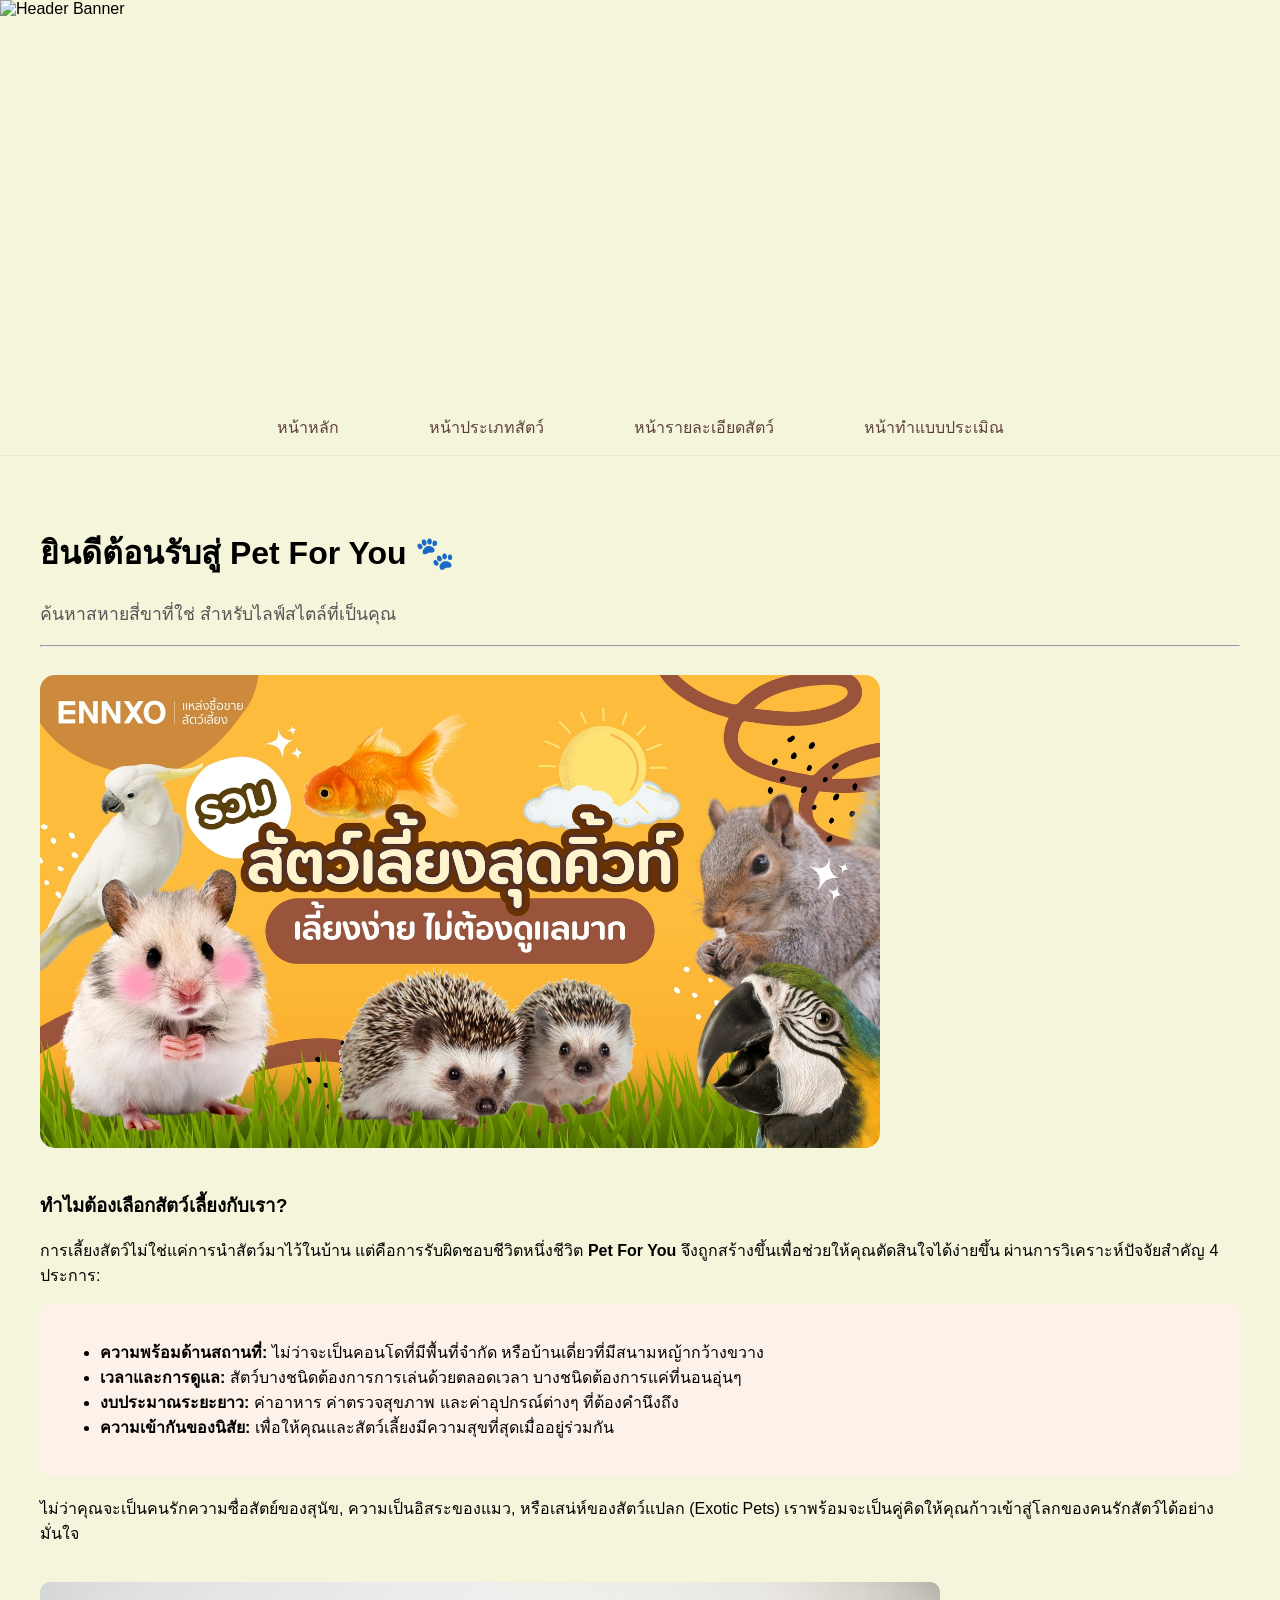
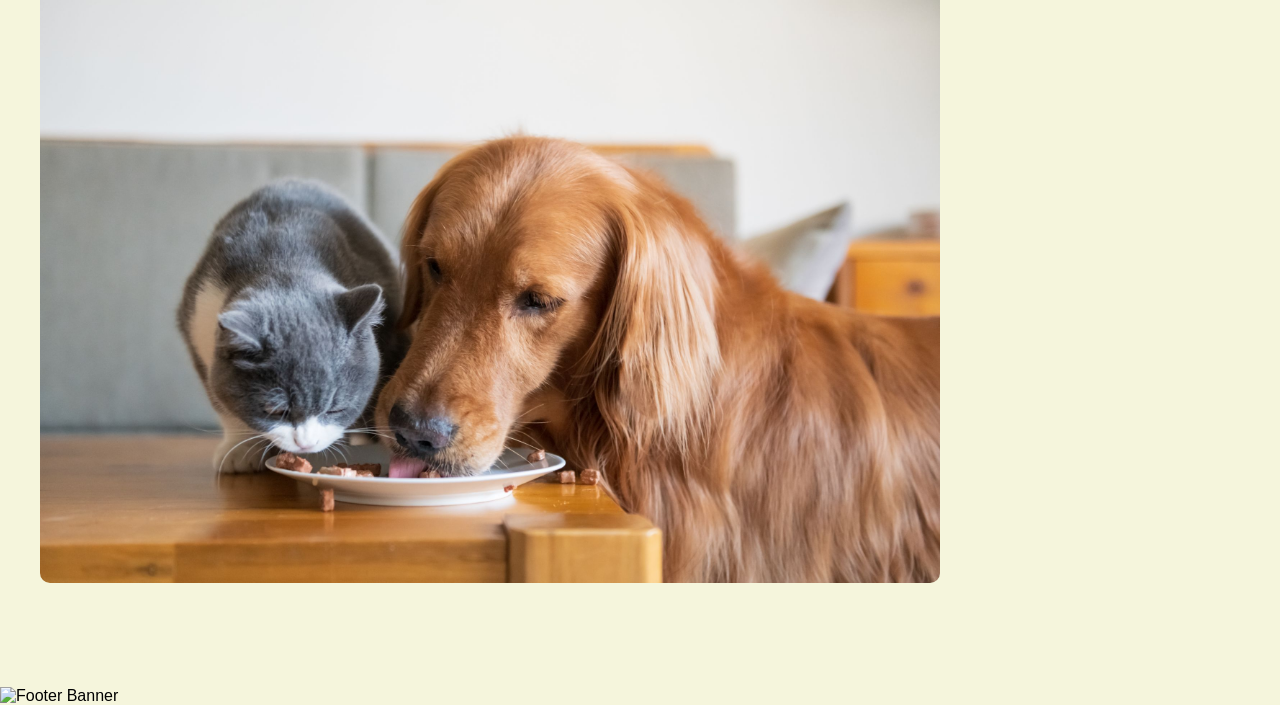
==== index.html @ 4bd044c9 "Add files via upload" ====
<!DOCTYPE html>
<html lang="en">
<head>
    <meta charset="UTF-8">
    <meta name="viewport" content="width=device-width, initial-scale=1.0">
    <title>Pet For You - หน้าหลัก</title>
    <link rel="stylesheet" type="text/css" href="styles.css">
</head>
<body>
    <div class="banner">
        <img src="banner1.png" alt="Header Banner" width="100%">
    </div>

    <div class="content">
        <div class="menu">
            <ul>
                <li><a href="index.html">หน้าหลัก</a></li>
                <li><a href="p1.html">หน้าประเภทสัตว์</a></li> 
                <li><a href="p2.html">หน้ารายละเอียดสัตว์</a></li>
                <li><a href="p3.html">หน้าทำแบบประเมิณ</a></li>
            </ul>
        </div>

        <div class="main-text">
            <h1>ยินดีต้อนรับสู่ Pet For You 🐾</h1>
            <p style="font-size: 1.1em; color: #555;">ค้นหาสหายสี่ขาที่ใช่ สำหรับไลฟ์สไตล์ที่เป็นคุณ</p>
            <hr>
            
            <img src="home_hero.jpg" alt="Pets Home" width="70%" style="border-radius: 15px; margin: 20px 0;">

            <h3>ทำไมต้องเลือกสัตว์เลี้ยงกับเรา?</h3>
            <p>
                การเลี้ยงสัตว์ไม่ใช่แค่การนำสัตว์มาไว้ในบ้าน แต่คือการรับผิดชอบชีวิตหนึ่งชีวิต <strong>Pet For You</strong> 
                จึงถูกสร้างขึ้นเพื่อช่วยให้คุณตัดสินใจได้ง่ายขึ้น ผ่านการวิเคราะห์ปัจจัยสำคัญ 4 ประการ:
            </p>

            <div style="background-color: #fdf2e9; padding: 20px; border-radius: 10px; margin-bottom: 20px;">
                <ul>
                    <li><strong>ความพร้อมด้านสถานที่:</strong> ไม่ว่าจะเป็นคอนโดที่มีพื้นที่จำกัด หรือบ้านเดี่ยวที่มีสนามหญ้ากว้างขวาง</li>
                    <li><strong>เวลาและการดูแล:</strong> สัตว์บางชนิดต้องการการเล่นด้วยตลอดเวลา บางชนิดต้องการแค่ที่นอนอุ่นๆ</li>
                    <li><strong>งบประมาณระยะยาว:</strong> ค่าอาหาร ค่าตรวจสุขภาพ และค่าอุปกรณ์ต่างๆ ที่ต้องคำนึงถึง</li>
                    <li><strong>ความเข้ากันของนิสัย:</strong> เพื่อให้คุณและสัตว์เลี้ยงมีความสุขที่สุดเมื่ออยู่ร่วมกัน</li>
                </ul>
            </div>

            <p>
                ไม่ว่าคุณจะเป็นคนรักความซื่อสัตย์ของสุนัข, ความเป็นอิสระของแมว, หรือเสน่ห์ของสัตว์แปลก (Exotic Pets) 
                เราพร้อมจะเป็นคู่คิดให้คุณก้าวเข้าสู่โลกของคนรักสัตว์ได้อย่างมั่นใจ
            </p>
            
            <img src="pet_care_info.jpg" alt="Pet Care" width="75%" style="border-radius: 10px; margin-top: 20px;">
        </div>
    </div>

    <div class="footer">
        <img src="banner2.png" alt="Footer Banner" width="100%">
    </div>
</body>
</html>
---- styles.css ----
body {
    margin: 0;
    padding: 0;
    font-family: 'Kanit', sans-serif;
    background-color: #F5F5DC; 
}


.banner {
    width: 100%;
    overflow: hidden;
}

.banner img {
    display: block;
    width: 100%;
    height: 400px;
    object-fit: cover;
    object-position: center;
}


.menu {
    position: sticky;
    top: 0;
    z-index: 1000;
    width: 100%; 
    background: rgba(245, 245, 220, 0.8); 
    backdrop-filter: blur(15px);
    border-bottom: 1px solid rgba(0, 0, 0, 0.05);
}

.menu ul {
    list-style: none;
    margin: 0;
    padding: 15px 0;
    display: flex;
    justify-content: center;
}

.menu li {
    margin: 0 20px;
}

.menu a {
    text-decoration: none;
    color: #5D4037;
    font-weight: 500;
    padding: 10px 25px;
    border-radius: 25px; 
    transition: 0.3s;
}

.menu a:hover {
    background: #D2B48C; 
    color: white;
}

.content {
    width: 100%; 
    min-height: 80vh;
}

.main-text {
    max-width: 1200px; 
    margin: 0 auto;
    padding: 50px 20px;
}


.footer {
    width: 100%;
    margin-top: 50px;
}

.footer img {
    width: 100%;
    display: block;
    height: auto; 
}
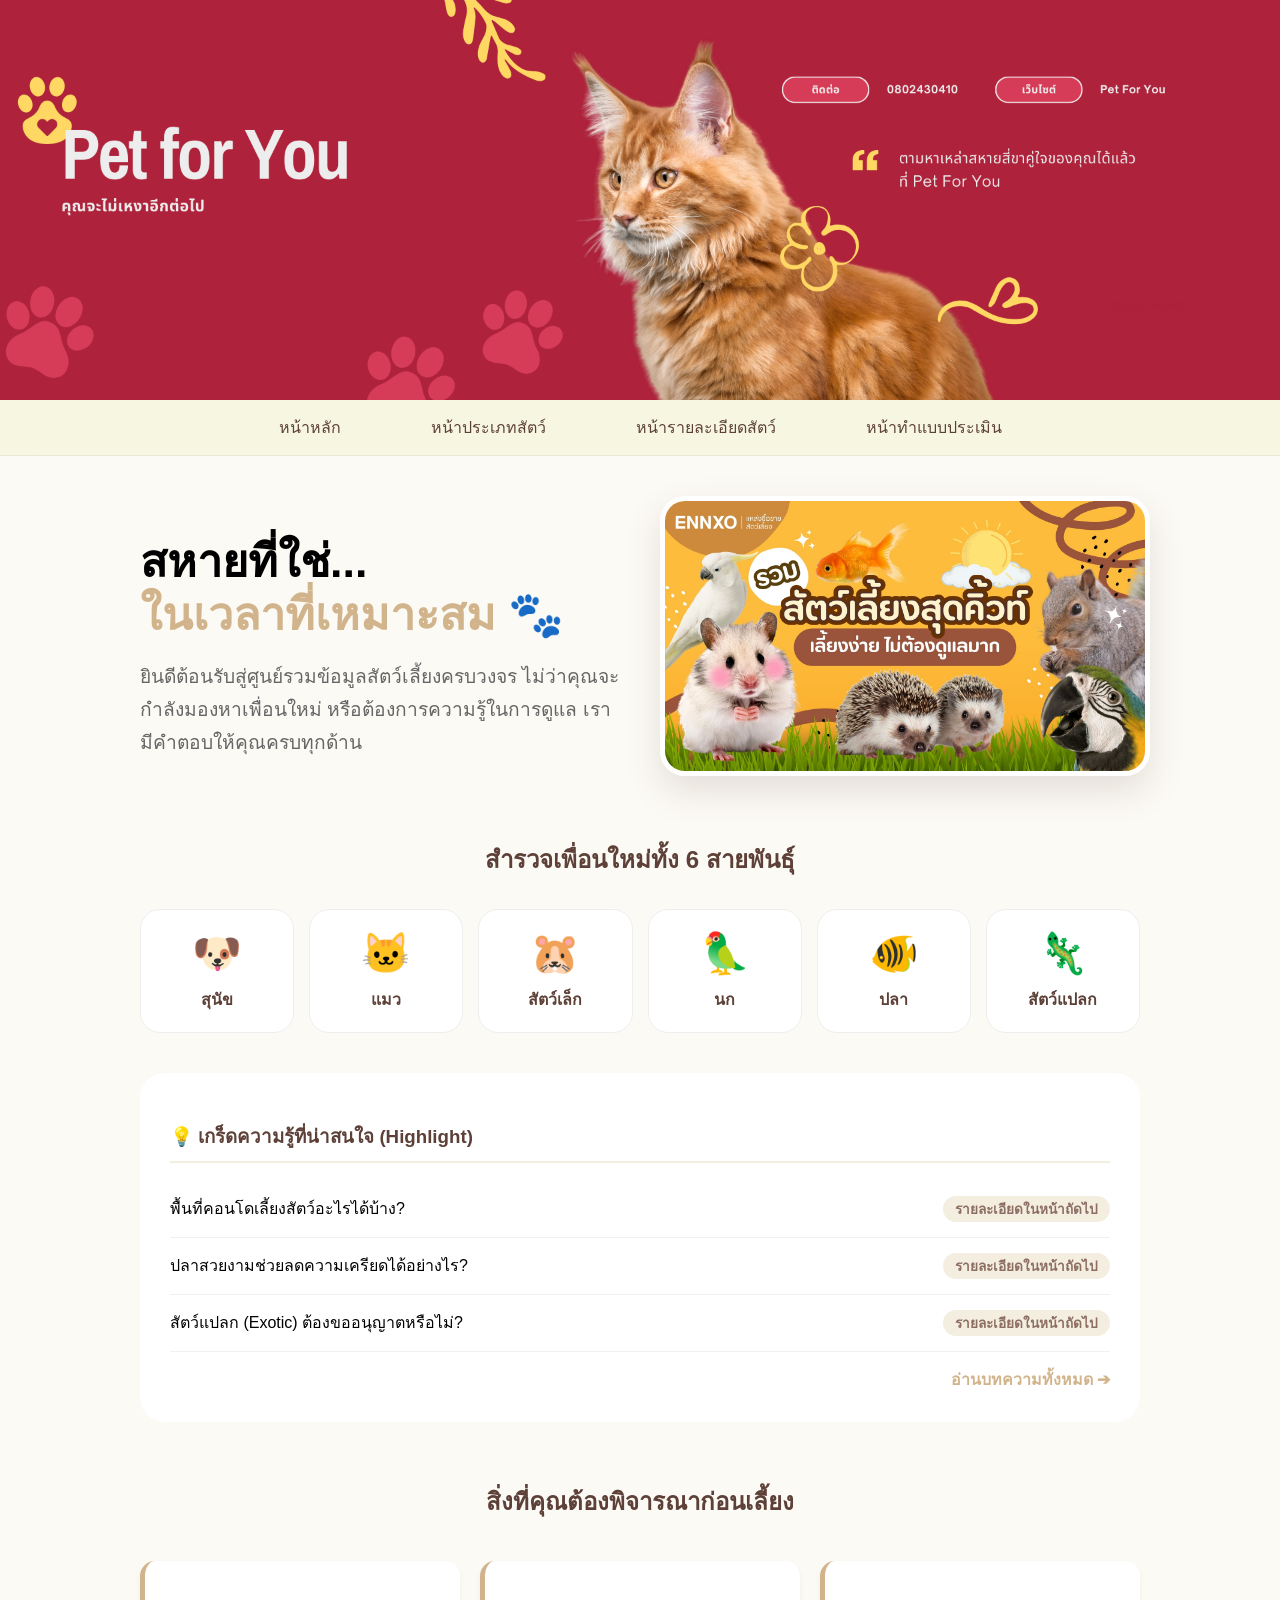
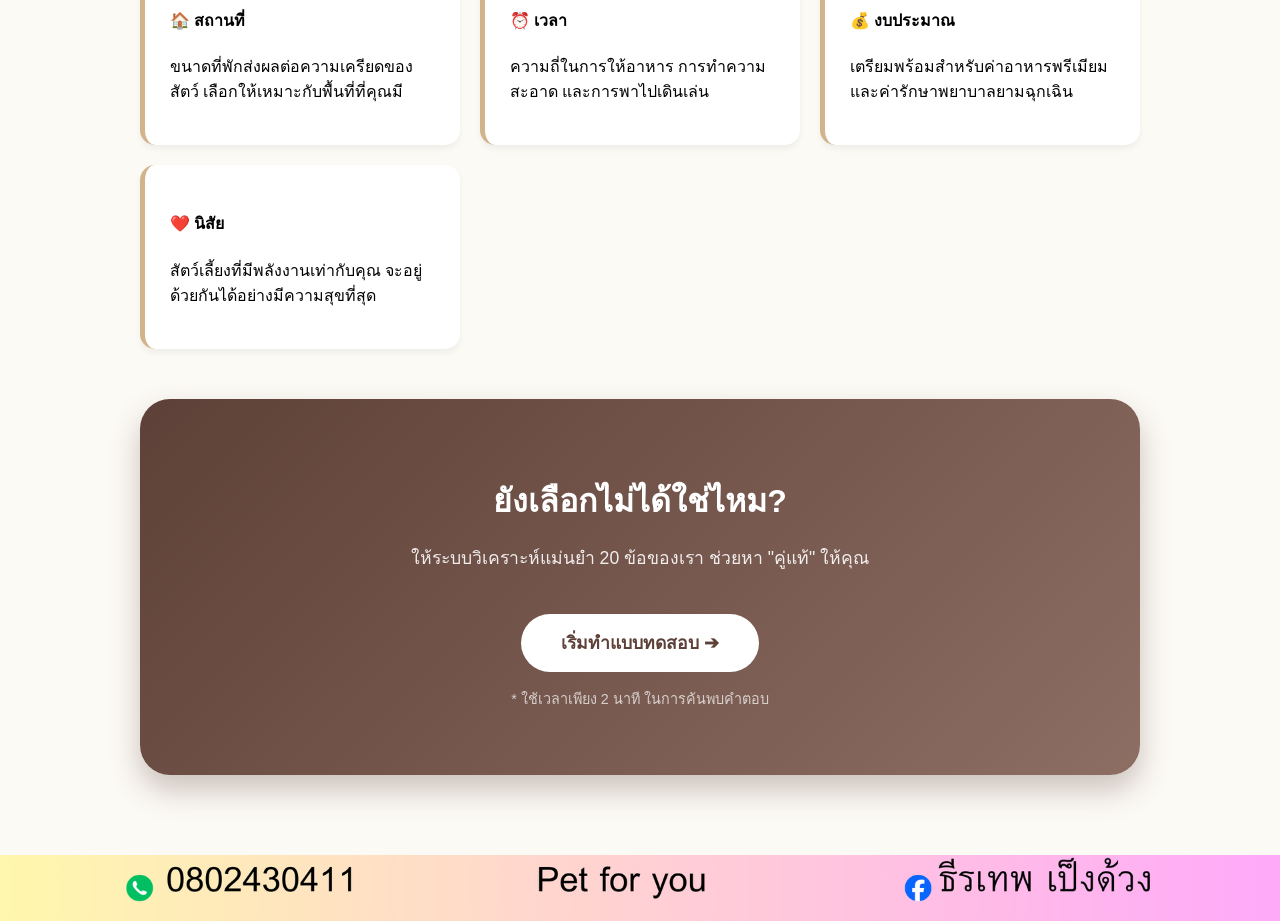
==== commit 3a89861c: "Enhance homepage with new styles and content Added additional styles and content to enhance the home" ====
--- a/index.html
+++ b/index.html
@@ -3,57 +3,230 @@
 <head>
     <meta charset="UTF-8">
     <meta name="viewport" content="width=device-width, initial-scale=1.0">
-    <title>Pet For You - หน้าหลัก</title>
+    <title>Pet For You - หน้าหลัก & ศูนย์รวมข้อมูล</title>
     <link rel="stylesheet" type="text/css" href="styles.css">
+    <style>
+        /* สไตล์เพิ่มเติมเพื่อให้หน้าหลักดูพรีเมียมขึ้น */
+        body { background-color: #fcfaf5; }
+
+        .hero-section {
+            display: flex;
+            align-items: center;
+            gap: 40px;
+            margin: 40px 0;
+            flex-wrap: wrap;
+        }
+
+        .hero-text { flex: 1; min-width: 300px; }
+
+        .hero-image { flex: 1; min-width: 300px; }
+
+        .hero-image img {
+            width: 100%;
+            border-radius: 25px;
+            box-shadow: 0 15px 35px rgba(93, 64, 55, 0.15);
+            transition: 0.3s;
+            border: 5px solid white;
+        }
+
+        /* Section สรุปประเภทสัตว์ (Summary p1) */
+        .pet-summary-grid {
+            display: grid;
+            grid-template-columns: repeat(auto-fit, minmax(150px, 1fr));
+            gap: 15px;
+            margin: 30px 0;
+        }
+
+        .pet-type-item {
+            background: white;
+            padding: 20px;
+            border-radius: 20px;
+            text-align: center;
+            text-decoration: none;
+            color: #5D4037;
+            border: 1px solid #eee;
+            transition: 0.3s;
+        }
+
+        .pet-type-item:hover {
+            background: #D2B48C;
+            color: white;
+            transform: translateY(-5px);
+        }
+
+        .pet-type-item span { font-size: 2.5em; display: block; margin-bottom: 10px; }
+
+        /* Section เกร็ดความรู้ (Summary p2) */
+        .info-preview {
+            background: white;
+            padding: 30px;
+            border-radius: 25px;
+            margin: 40px 0;
+        }
+
+        .info-row {
+            display: flex;
+            justify-content: space-between;
+            border-bottom: 1px solid #f0f0f0;
+            padding: 15px 0;
+        }
+
+        .info-row:last-child { border: none; }
+
+        .info-tag {
+            background: #f4eee1;
+            padding: 2px 12px;
+            border-radius: 20px;
+            font-size: 0.85em;
+            color: #8d6e63;
+            font-weight: bold;
+        }
+
+        /* Feature Card (คงเดิม) */
+        .feature-grid {
+            display: grid;
+            grid-template-columns: repeat(auto-fit, minmax(240px, 1fr));
+            gap: 20px;
+            margin: 40px 0;
+        }
+
+        .feature-card {
+            background: white;
+            padding: 25px;
+            border-radius: 15px;
+            border-left: 5px solid #D2B48C;
+            box-shadow: 0 4px 6px rgba(0,0,0,0.05);
+            transition: 0.3s;
+        }
+
+        .feature-card:hover {
+            transform: translateY(-5px);
+            background: #fdfaf5;
+        }
+
+        .cta-box {
+            background: linear-gradient(135deg, #5D4037, #8D6E63);
+            color: white;
+            padding: 50px 40px;
+            border-radius: 30px;
+            text-align: center;
+            margin-top: 50px;
+            box-shadow: 0 15px 30px rgba(93, 64, 55, 0.3);
+        }
+
+        .cta-button {
+            display: inline-block;
+            background: white;
+            color: #5D4037;
+            padding: 15px 40px;
+            border-radius: 50px;
+            text-decoration: none;
+            font-weight: bold;
+            margin-top: 25px;
+            transition: 0.3s;
+            font-size: 1.1em;
+        }
+
+        .cta-button:hover {
+            background: #F5F5DC;
+            transform: scale(1.05);
+        }
+    </style>
 </head>
 <body>
     <div class="banner">
         <img src="banner1.png" alt="Header Banner" width="100%">
     </div>
 
-    <div class="content">
-        <div class="menu">
-            <ul>
-                <li><a href="index.html">หน้าหลัก</a></li>
-                <li><a href="p1.html">หน้าประเภทสัตว์</a></li> 
-                <li><a href="p2.html">หน้ารายละเอียดสัตว์</a></li>
-                <li><a href="p3.html">หน้าทำแบบประเมิณ</a></li>
-            </ul>
-        </div>
-
-        <div class="main-text">
-            <h1>ยินดีต้อนรับสู่ Pet For You 🐾</h1>
-            <p style="font-size: 1.1em; color: #555;">ค้นหาสหายสี่ขาที่ใช่ สำหรับไลฟ์สไตล์ที่เป็นคุณ</p>
-            <hr>
+    <div class="menu">
+        <ul>
+            <li><a href="index.html">หน้าหลัก</a></li>
+            <li><a href="p1.html">หน้าประเภทสัตว์</a></li> 
+            <li><a href="p2.html">หน้ารายละเอียดสัตว์</a></li>
+            <li><a href="p3.html">หน้าทำแบบประเมิน</a></li>
+        </ul>
+    </div>
+
+    <div class="quiz-container" style="max-width: 1000px; margin: 0 auto; padding: 0 20px;">
+        
+        <section class="hero-section">
+            <div class="hero-text">
+                <h1 style="font-size: 2.8em; margin-bottom: 15px; line-height: 1.2;">สหายที่ใช่... <br><span style="color: #D2B48C;">ในเวลาที่เหมาะสม 🐾</span></h1>
+                <p style="font-size: 1.2em; color: #666; line-height: 1.7;">
+                    ยินดีต้อนรับสู่ศูนย์รวมข้อมูลสัตว์เลี้ยงครบวงจร ไม่ว่าคุณจะกำลังมองหาเพื่อนใหม่ หรือต้องการความรู้ในการดูแล เรามีคำตอบให้คุณครบทุกด้าน
+                </p>
+            </div>
+            <div class="hero-image">
+                <img src="home_hero.jpg" alt="Pets Home" onerror="this.src='https://via.placeholder.com/500x350?text=Pet+Family'">
+            </div>
+        </section>
+
+        <div style="margin-top: 60px;">
+            <h2 style="color: #5D4037; text-align: center;">สำรวจเพื่อนใหม่ทั้ง 6 สายพันธุ์</h2>
+            <div class="pet-summary-grid">
+                <a href="p1.html" class="pet-type-item"><span>🐶</span><b>สุนัข</b></a>
+                <a href="p1.html" class="pet-type-item"><span>🐱</span><b>แมว</b></a>
+                <a href="p1.html" class="pet-type-item"><span>🐹</span><b>สัตว์เล็ก</b></a>
+                <a href="p1.html" class="pet-type-item"><span>🦜</span><b>นก</b></a>
+                <a href="p1.html" class="pet-type-item"><span>🐠</span><b>ปลา</b></a>
+                <a href="p1.html" class="pet-type-item"><span>🦎</span><b>สัตว์แปลก</b></a>
+            </div>
+        </div>
+
+        <div class="info-preview">
+            <h3 style="color: #5D4037; border-bottom: 2px solid #f4eee1; padding-bottom: 10px;">💡 เกร็ดความรู้ที่น่าสนใจ (Highlight)</h3>
             
-            <img src="home_hero.jpg" alt="Pets Home" width="70%" style="border-radius: 15px; margin: 20px 0;">
-
-            <h3>ทำไมต้องเลือกสัตว์เลี้ยงกับเรา?</h3>
-            <p>
-                การเลี้ยงสัตว์ไม่ใช่แค่การนำสัตว์มาไว้ในบ้าน แต่คือการรับผิดชอบชีวิตหนึ่งชีวิต <strong>Pet For You</strong> 
-                จึงถูกสร้างขึ้นเพื่อช่วยให้คุณตัดสินใจได้ง่ายขึ้น ผ่านการวิเคราะห์ปัจจัยสำคัญ 4 ประการ:
-            </p>
-
-            <div style="background-color: #fdf2e9; padding: 20px; border-radius: 10px; margin-bottom: 20px;">
-                <ul>
-                    <li><strong>ความพร้อมด้านสถานที่:</strong> ไม่ว่าจะเป็นคอนโดที่มีพื้นที่จำกัด หรือบ้านเดี่ยวที่มีสนามหญ้ากว้างขวาง</li>
-                    <li><strong>เวลาและการดูแล:</strong> สัตว์บางชนิดต้องการการเล่นด้วยตลอดเวลา บางชนิดต้องการแค่ที่นอนอุ่นๆ</li>
-                    <li><strong>งบประมาณระยะยาว:</strong> ค่าอาหาร ค่าตรวจสุขภาพ และค่าอุปกรณ์ต่างๆ ที่ต้องคำนึงถึง</li>
-                    <li><strong>ความเข้ากันของนิสัย:</strong> เพื่อให้คุณและสัตว์เลี้ยงมีความสุขที่สุดเมื่ออยู่ร่วมกัน</li>
-                </ul>
-            </div>
-
-            <p>
-                ไม่ว่าคุณจะเป็นคนรักความซื่อสัตย์ของสุนัข, ความเป็นอิสระของแมว, หรือเสน่ห์ของสัตว์แปลก (Exotic Pets) 
-                เราพร้อมจะเป็นคู่คิดให้คุณก้าวเข้าสู่โลกของคนรักสัตว์ได้อย่างมั่นใจ
-            </p>
-            
-            <img src="pet_care_info.jpg" alt="Pet Care" width="75%" style="border-radius: 10px; margin-top: 20px;">
-        </div>
-    </div>
-
-    <div class="footer">
+            <div class="info-row">
+                <span>พื้นที่คอนโดเลี้ยงสัตว์อะไรได้บ้าง?</span>
+                <span class="info-tag">รายละเอียดในหน้าถัดไป</span>
+            </div>
+            <div class="info-row">
+                <span>ปลาสวยงามช่วยลดความเครียดได้อย่างไร?</span>
+                <span class="info-tag">รายละเอียดในหน้าถัดไป</span>
+            </div>
+            <div class="info-row">
+                <span>สัตว์แปลก (Exotic) ต้องขออนุญาตหรือไม่?</span>
+                <span class="info-tag">รายละเอียดในหน้าถัดไป</span>
+            </div>
+            <div style="text-align: right; margin-top: 15px;">
+                <a href="p2.html" style="color: #D2B48C; text-decoration: none; font-weight: bold;">อ่านบทความทั้งหมด ➔</a>
+            </div>
+        </div>
+
+        <div style="text-align: center; margin: 60px 0 20px 0;">
+            <h2 style="color: #5D4037;">สิ่งที่คุณต้องพิจารณาก่อนเลี้ยง</h2>
+        </div>
+
+        <div class="feature-grid">
+            <div class="feature-card">
+                <h4>🏠 สถานที่</h4>
+                <p>ขนาดที่พักส่งผลต่อความเครียดของสัตว์ เลือกให้เหมาะกับพื้นที่ที่คุณมี</p>
+            </div>
+            <div class="feature-card">
+                <h4>⏰ เวลา</h4>
+                <p>ความถี่ในการให้อาหาร การทำความสะอาด และการพาไปเดินเล่น</p>
+            </div>
+            <div class="feature-card">
+                <h4>💰 งบประมาณ</h4>
+                <p>เตรียมพร้อมสำหรับค่าอาหารพรีเมียม และค่ารักษาพยาบาลยามฉุกเฉิน</p>
+            </div>
+            <div class="feature-card">
+                <h4>❤️ นิสัย</h4>
+                <p>สัตว์เลี้ยงที่มีพลังงานเท่ากับคุณ จะอยู่ด้วยกันได้อย่างมีความสุขที่สุด</p>
+            </div>
+        </div>
+
+        <div class="cta-box">
+            <h2 style="font-size: 2em; margin-bottom: 10px;">ยังเลือกไม่ได้ใช่ไหม?</h2>
+            <p style="font-size: 1.1em; opacity: 0.9;">ให้ระบบวิเคราะห์แม่นยำ 20 ข้อของเรา ช่วยหา "คู่แท้" ให้คุณ</p>
+            <a href="p3.html" class="cta-button">เริ่มทำแบบทดสอบ ➔</a>
+            <p style="margin-top: 15px; font-size: 0.9em; opacity: 0.7;">* ใช้เวลาเพียง 2 นาที ในการค้นพบคำตอบ</p>
+        </div>
+
+    </div> 
+
+    <div class="footer" style="margin-top: 80px;">
         <img src="banner2.png" alt="Footer Banner" width="100%">
     </div>
 </body>
-</html>+</html>
